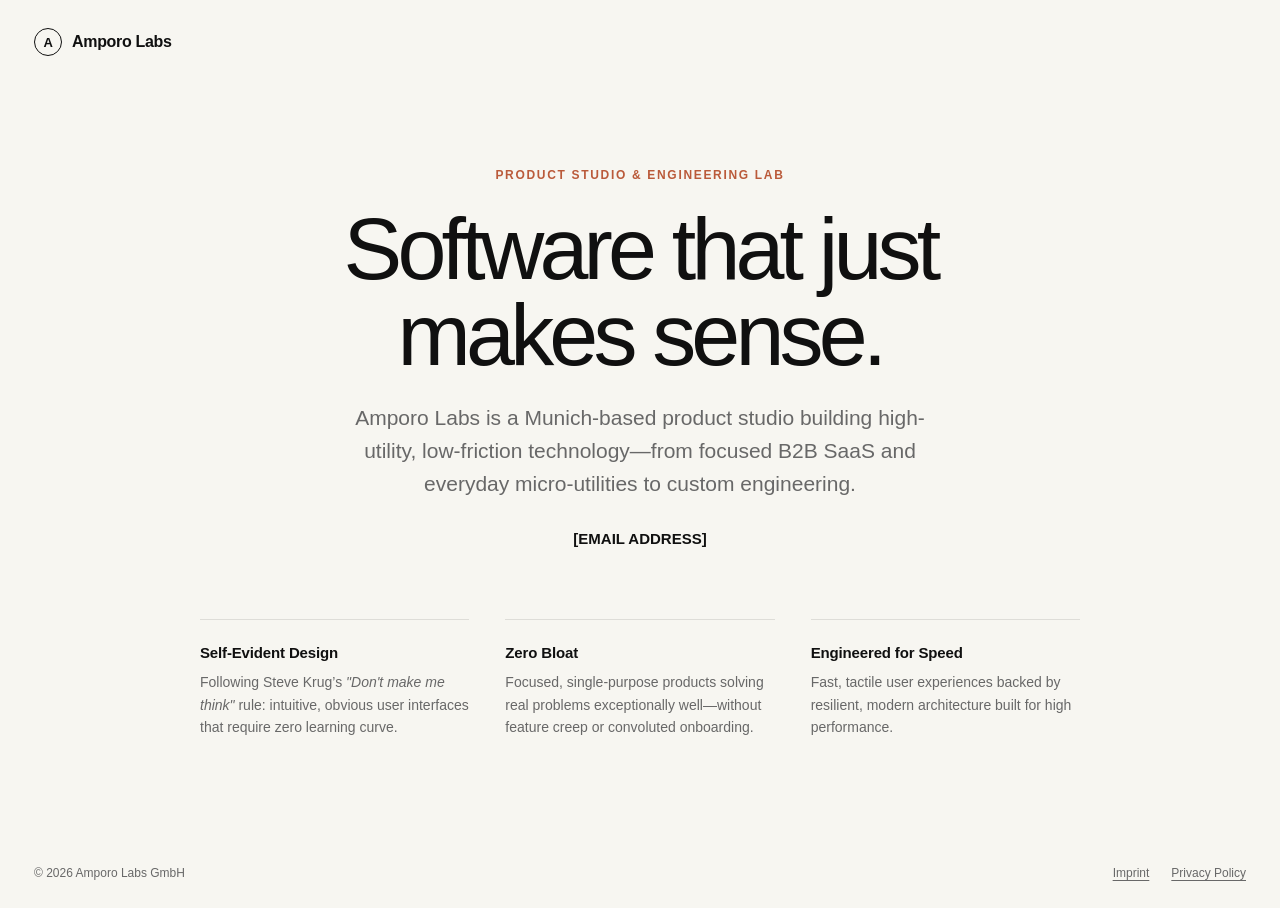
==== index.html @ fe69242f "Add core principles and studio positioning from company notes" ====
<!doctype html>
<html lang="en">
<head>
  <meta charset="utf-8">
  <meta name="viewport" content="width=device-width, initial-scale=1">
  <meta name="description" content="Amporo Labs GmbH is a Munich-based product studio and engineering lab building high-utility, low-friction technology.">
  <title>Amporo Labs GmbH — Product Studio & Engineering Lab</title>
  <link rel="stylesheet" href="styles.css">
</head>
<body>
  <header class="site-header">
    <a class="wordmark" href="index.html" aria-label="Amporo Labs home">
      <span class="mark" aria-hidden="true">A</span>
      <span>Amporo Labs</span>
    </a>
  </header>

  <main class="landing">
    <section class="hero" aria-labelledby="hero-title">
      <p class="eyebrow">Product Studio &amp; Engineering Lab</p>
      <h1 id="hero-title">Software that just makes sense.</h1>
      <p class="intro">Amporo Labs is a Munich-based product studio building high-utility, low-friction technology—from focused B2B SaaS and everyday micro-utilities to custom engineering.</p>
      <p class="contact-line">[EMAIL ADDRESS]</p>
    </section>

    <section class="principles" aria-label="Core Principles">
      <article class="principle-card">
        <h2>Self-Evident Design</h2>
        <p>Following Steve Krug’s <em>"Don't make me think"</em> rule: intuitive, obvious user interfaces that require zero learning curve.</p>
      </article>
      <article class="principle-card">
        <h2>Zero Bloat</h2>
        <p>Focused, single-purpose products solving real problems exceptionally well—without feature creep or convoluted onboarding.</p>
      </article>
      <article class="principle-card">
        <h2>Engineered for Speed</h2>
        <p>Fast, tactile user experiences backed by resilient, modern architecture built for high performance.</p>
      </article>
    </section>
  </main>

  <footer class="site-footer">
    <span>© <span id="year"></span> Amporo Labs GmbH</span>
    <nav aria-label="Legal">
      <a href="imprint.html">Imprint</a>
      <a href="privacy.html">Privacy Policy</a>
    </nav>
  </footer>
  <script>document.getElementById('year').textContent = new Date().getFullYear();</script>
</body>
</html>
---- styles.css ----
:root {
  color-scheme: light;
  --ink: #101010;
  --muted: #686868;
  --line: #deddd8;
  --paper: #f7f6f1;
  --accent: #ba5a3a;
}

* { box-sizing: border-box; }

html { background: var(--paper); }

body {
  min-height: 100vh;
  margin: 0;
  color: var(--ink);
  background: var(--paper);
  font-family: Inter, ui-sans-serif, -apple-system, BlinkMacSystemFont, "Segoe UI", sans-serif;
  -webkit-font-smoothing: antialiased;
}

a { color: inherit; text-decoration-thickness: 1px; text-underline-offset: 0.22em; }

.site-header,
.site-footer {
  width: 100%;
  padding: 28px 34px;
  display: flex;
  align-items: center;
  justify-content: space-between;
}

.wordmark {
  display: inline-flex;
  align-items: center;
  gap: 10px;
  font-size: 16px;
  font-weight: 650;
  letter-spacing: -0.02em;
  text-decoration: none;
}

.mark {
  width: 28px;
  height: 28px;
  display: grid;
  place-items: center;
  border: 1px solid var(--ink);
  border-radius: 50%;
  font-size: 13px;
  font-weight: 700;
}

.landing {
  min-height: calc(100vh - 164px);
  display: flex;
  flex-direction: column;
  align-items: center;
  justify-content: center;
  gap: 72px;
  padding: 72px 24px 100px;
}

.hero { width: min(820px, 100%); text-align: center; }

.eyebrow,
.legal-note {
  color: var(--accent);
  font-size: 12px;
  font-weight: 650;
  letter-spacing: 0.14em;
  text-transform: uppercase;
}

h1 {
  margin: 24px 0;
  font-size: clamp(46px, 7vw, 88px);
  font-weight: 520;
  line-height: 0.98;
  letter-spacing: -0.055em;
}

.intro {
  width: min(590px, 100%);
  margin: 0 auto 30px;
  color: var(--muted);
  font-size: clamp(17px, 2vw, 21px);
  line-height: 1.55;
}

.contact-line { margin: 0; font-size: 15px; font-weight: 650; }

.principles {
  width: min(880px, 100%);
  display: grid;
  grid-template-columns: repeat(3, 1fr);
  gap: 36px;
  text-align: left;
}

.principle-card {
  padding-top: 24px;
  border-top: 1px solid var(--line);
}

.principle-card h2 {
  margin: 0 0 10px;
  font-size: 15px;
  font-weight: 650;
  letter-spacing: -0.01em;
}

.principle-card p {
  margin: 0;
  color: var(--muted);
  font-size: 14px;
  line-height: 1.6;
}

.principle-card em {
  font-style: italic;
}

.site-footer {
  color: var(--muted);
  font-size: 12px;
}

.site-footer nav { display: flex; gap: 22px; }
.site-footer a:hover, .back:hover { color: var(--accent); }

.legal-page {
  width: min(720px, calc(100% - 48px));
  min-height: calc(100vh - 164px);
  margin: 0 auto;
  padding: 76px 0 120px;
}

.legal-page .back { color: var(--muted); font-size: 13px; }
.legal-page h1 { margin: 50px 0 16px; font-size: clamp(48px, 8vw, 76px); }
.legal-page .legal-note { margin-bottom: 64px; }
.legal-page section { padding: 28px 0; border-top: 1px solid var(--line); }
.legal-page h2 { margin: 0 0 12px; font-size: 16px; font-weight: 650; }
.legal-page p { margin: 0 0 12px; color: var(--muted); font-size: 15px; line-height: 1.7; }
.legal-page p:last-child { margin-bottom: 0; }

@media (max-width: 640px) {
  .site-header { padding: 22px 20px; }
  .landing { min-height: calc(100vh - 190px); padding: 56px 20px 80px; gap: 48px; }
  .principles { grid-template-columns: 1fr; gap: 24px; }
  h1 { font-size: clamp(43px, 14vw, 64px); }
  .site-footer { align-items: flex-start; gap: 22px; padding: 24px 20px; }
  .site-footer nav { flex-direction: column; gap: 10px; text-align: right; }
  .legal-page { width: calc(100% - 40px); padding: 58px 0 90px; }
}

@media (prefers-reduced-motion: no-preference) {
  .hero, .principles { animation: rise 650ms ease-out both; }
  .principles { animation-delay: 80ms; }
  @keyframes rise { from { opacity: 0; transform: translateY(10px); } }
}
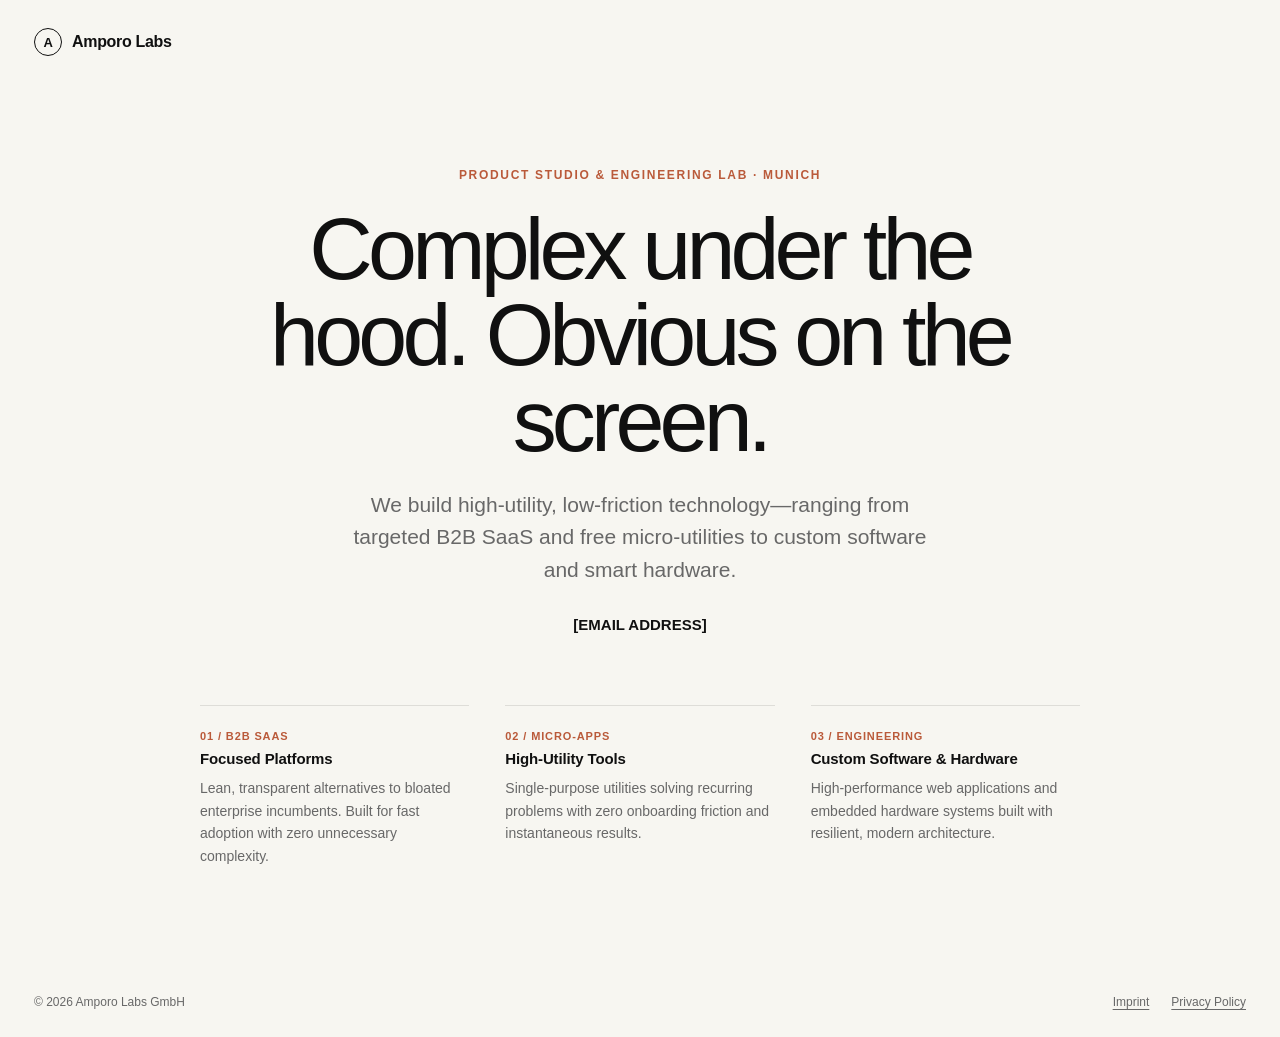
==== commit 3bd5d307: "Add core offerings and punchy tagline based on studio strategy" ====
--- a/index.html
+++ b/index.html
@@ -3,7 +3,7 @@
 <head>
   <meta charset="utf-8">
   <meta name="viewport" content="width=device-width, initial-scale=1">
-  <meta name="description" content="Amporo Labs GmbH is a Munich-based product studio and engineering lab building high-utility, low-friction technology.">
+  <meta name="description" content="Amporo Labs GmbH is a product studio and engineering lab building high-utility, low-friction technology.">
   <title>Amporo Labs GmbH — Product Studio & Engineering Lab</title>
   <link rel="stylesheet" href="styles.css">
 </head>
@@ -17,24 +17,27 @@
 
   <main class="landing">
     <section class="hero" aria-labelledby="hero-title">
-      <p class="eyebrow">Product Studio &amp; Engineering Lab</p>
-      <h1 id="hero-title">Software that just makes sense.</h1>
-      <p class="intro">Amporo Labs is a Munich-based product studio building high-utility, low-friction technology—from focused B2B SaaS and everyday micro-utilities to custom engineering.</p>
+      <p class="eyebrow">Product Studio &amp; Engineering Lab · Munich</p>
+      <h1 id="hero-title">Complex under the hood. Obvious on the screen.</h1>
+      <p class="intro">We build high-utility, low-friction technology—ranging from targeted B2B SaaS and free micro-utilities to custom software and smart hardware.</p>
       <p class="contact-line">[EMAIL ADDRESS]</p>
     </section>
 
-    <section class="principles" aria-label="Core Principles">
-      <article class="principle-card">
-        <h2>Self-Evident Design</h2>
-        <p>Following Steve Krug’s <em>"Don't make me think"</em> rule: intuitive, obvious user interfaces that require zero learning curve.</p>
+    <section class="offerings" aria-label="What We Build">
+      <article class="offering-card">
+        <span class="offering-label">01 / B2B SaaS</span>
+        <h2>Focused Platforms</h2>
+        <p>Lean, transparent alternatives to bloated enterprise incumbents. Built for fast adoption with zero unnecessary complexity.</p>
       </article>
-      <article class="principle-card">
-        <h2>Zero Bloat</h2>
-        <p>Focused, single-purpose products solving real problems exceptionally well—without feature creep or convoluted onboarding.</p>
+      <article class="offering-card">
+        <span class="offering-label">02 / Micro-Apps</span>
+        <h2>High-Utility Tools</h2>
+        <p>Single-purpose utilities solving recurring problems with zero onboarding friction and instantaneous results.</p>
       </article>
-      <article class="principle-card">
-        <h2>Engineered for Speed</h2>
-        <p>Fast, tactile user experiences backed by resilient, modern architecture built for high performance.</p>
+      <article class="offering-card">
+        <span class="offering-label">03 / Engineering</span>
+        <h2>Custom Software &amp; Hardware</h2>
+        <p>High-performance web applications and embedded hardware systems built with resilient, modern architecture.</p>
       </article>
     </section>
   </main>
--- a/styles.css
+++ b/styles.css
@@ -91,7 +91,7 @@
 
 .contact-line { margin: 0; font-size: 15px; font-weight: 650; }
 
-.principles {
+.offerings {
   width: min(880px, 100%);
   display: grid;
   grid-template-columns: repeat(3, 1fr);
@@ -99,27 +99,33 @@
   text-align: left;
 }
 
-.principle-card {
+.offering-card {
   padding-top: 24px;
   border-top: 1px solid var(--line);
 }
 
-.principle-card h2 {
+.offering-label {
+  display: block;
+  font-size: 11px;
+  font-weight: 650;
+  letter-spacing: 0.08em;
+  color: var(--accent);
+  text-transform: uppercase;
+  margin-bottom: 8px;
+}
+
+.offering-card h2 {
   margin: 0 0 10px;
   font-size: 15px;
   font-weight: 650;
   letter-spacing: -0.01em;
 }
 
-.principle-card p {
+.offering-card p {
   margin: 0;
   color: var(--muted);
   font-size: 14px;
   line-height: 1.6;
-}
-
-.principle-card em {
-  font-style: italic;
 }
 
 .site-footer {
@@ -148,7 +154,7 @@
 @media (max-width: 640px) {
   .site-header { padding: 22px 20px; }
   .landing { min-height: calc(100vh - 190px); padding: 56px 20px 80px; gap: 48px; }
-  .principles { grid-template-columns: 1fr; gap: 24px; }
+  .offerings { grid-template-columns: 1fr; gap: 24px; }
   h1 { font-size: clamp(43px, 14vw, 64px); }
   .site-footer { align-items: flex-start; gap: 22px; padding: 24px 20px; }
   .site-footer nav { flex-direction: column; gap: 10px; text-align: right; }
@@ -156,7 +162,7 @@
 }
 
 @media (prefers-reduced-motion: no-preference) {
-  .hero, .principles { animation: rise 650ms ease-out both; }
-  .principles { animation-delay: 80ms; }
+  .hero, .offerings { animation: rise 650ms ease-out both; }
+  .offerings { animation-delay: 80ms; }
   @keyframes rise { from { opacity: 0; transform: translateY(10px); } }
 }
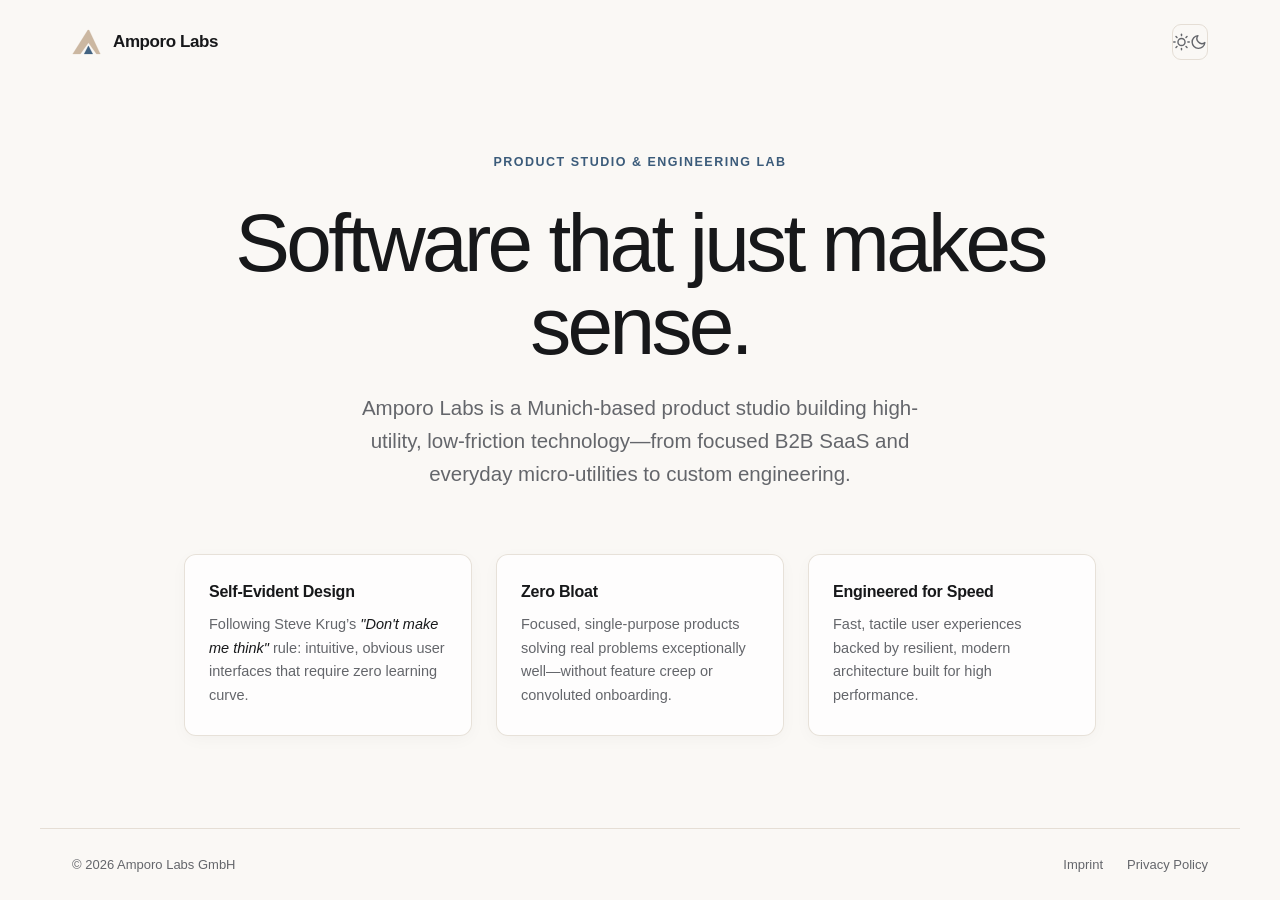
==== commit 1c3c23dd: "Polish website: brand identity, vector assets, dual-theme palette, and anti-scraping imprint images " ====
--- a/index.html
+++ b/index.html
@@ -3,41 +3,69 @@
 <head>
   <meta charset="utf-8">
   <meta name="viewport" content="width=device-width, initial-scale=1">
-  <meta name="description" content="Amporo Labs GmbH is a product studio and engineering lab building high-utility, low-friction technology.">
-  <title>Amporo Labs GmbH — Product Studio & Engineering Lab</title>
+  <meta name="description" content="Amporo Labs GmbH is a Munich-based product studio and engineering lab building high-utility, low-friction technology.">
+  <title>Amporo Labs GmbH — Product Studio &amp; Engineering Lab</title>
+  <link rel="icon" type="image/svg+xml" href="favicon.svg">
   <link rel="stylesheet" href="styles.css">
+  <script>
+    (function() {
+      try {
+        var saved = localStorage.getItem('amporo-theme');
+        if (saved) document.documentElement.setAttribute('data-theme', saved);
+      } catch(e) {}
+    })();
+  </script>
 </head>
 <body>
   <header class="site-header">
     <a class="wordmark" href="index.html" aria-label="Amporo Labs home">
-      <span class="mark" aria-hidden="true">A</span>
+      <svg class="wordmark-logo" xmlns="http://www.w3.org/2000/svg" viewBox="0 0 242 232" fill="none" width="28" height="27" aria-hidden="true">
+        <path d="M132 16 L142 16 L236 216 L204 216 L137 122 L70 216 L6 216 Z" fill="#CBB7A1" stroke="#CBB7A1" stroke-width="2" stroke-linejoin="round"/>
+        <polygon points="137,148 173,216 101,216" fill="#426382" stroke="#426382" stroke-width="2" stroke-linejoin="round"/>
+      </svg>
       <span>Amporo Labs</span>
     </a>
+    <div class="header-actions">
+      <button id="theme-toggle" class="theme-toggle-btn" aria-label="Toggle color theme" title="Toggle color theme">
+        <!-- Sun icon (shown in dark mode) -->
+        <svg class="icon-sun" viewBox="0 0 24 24" aria-hidden="true">
+          <circle cx="12" cy="12" r="5"></circle>
+          <line x1="12" y1="1" x2="12" y2="3"></line>
+          <line x1="12" y1="21" x2="12" y2="23"></line>
+          <line x1="4.22" y1="4.22" x2="5.64" y2="5.64"></line>
+          <line x1="18.36" y1="18.36" x2="19.78" y2="19.78"></line>
+          <line x1="1" y1="12" x2="3" y2="12"></line>
+          <line x1="21" y1="12" x2="23" y2="12"></line>
+          <line x1="4.22" y1="19.78" x2="5.64" y2="18.36"></line>
+          <line x1="18.36" y1="5.64" x2="19.78" y2="4.22"></line>
+        </svg>
+        <!-- Moon icon (shown in light mode) -->
+        <svg class="icon-moon" viewBox="0 0 24 24" aria-hidden="true">
+          <path d="M21 12.79A9 9 0 1 1 11.21 3 7 7 0 0 0 21 12.79z"></path>
+        </svg>
+      </button>
+    </div>
   </header>
 
   <main class="landing">
     <section class="hero" aria-labelledby="hero-title">
-      <p class="eyebrow">Product Studio &amp; Engineering Lab · Munich</p>
-      <h1 id="hero-title">Complex under the hood. Obvious on the screen.</h1>
-      <p class="intro">We build high-utility, low-friction technology—ranging from targeted B2B SaaS and free micro-utilities to custom software and smart hardware.</p>
-      <p class="contact-line">[EMAIL ADDRESS]</p>
+      <p class="eyebrow">Product Studio &amp; Engineering Lab</p>
+      <h1 id="hero-title">Software that just makes sense.</h1>
+      <p class="intro">Amporo Labs is a Munich-based product studio building high-utility, low-friction technology—from focused B2B SaaS and everyday micro-utilities to custom engineering.</p>
     </section>
 
-    <section class="offerings" aria-label="What We Build">
-      <article class="offering-card">
-        <span class="offering-label">01 / B2B SaaS</span>
-        <h2>Focused Platforms</h2>
-        <p>Lean, transparent alternatives to bloated enterprise incumbents. Built for fast adoption with zero unnecessary complexity.</p>
+    <section class="principles" aria-label="Core Principles">
+      <article class="principle-card">
+        <h2>Self-Evident Design</h2>
+        <p>Following Steve Krug’s <em>"Don't make me think"</em> rule: intuitive, obvious user interfaces that require zero learning curve.</p>
       </article>
-      <article class="offering-card">
-        <span class="offering-label">02 / Micro-Apps</span>
-        <h2>High-Utility Tools</h2>
-        <p>Single-purpose utilities solving recurring problems with zero onboarding friction and instantaneous results.</p>
+      <article class="principle-card">
+        <h2>Zero Bloat</h2>
+        <p>Focused, single-purpose products solving real problems exceptionally well—without feature creep or convoluted onboarding.</p>
       </article>
-      <article class="offering-card">
-        <span class="offering-label">03 / Engineering</span>
-        <h2>Custom Software &amp; Hardware</h2>
-        <p>High-performance web applications and embedded hardware systems built with resilient, modern architecture.</p>
+      <article class="principle-card">
+        <h2>Engineered for Speed</h2>
+        <p>Fast, tactile user experiences backed by resilient, modern architecture built for high performance.</p>
       </article>
     </section>
   </main>
@@ -49,6 +77,7 @@
       <a href="privacy.html">Privacy Policy</a>
     </nav>
   </footer>
-  <script>document.getElementById('year').textContent = new Date().getFullYear();</script>
+
+  <script src="site.js"></script>
 </body>
 </html>
--- a/styles.css
+++ b/styles.css
@@ -1,31 +1,131 @@
 :root {
   color-scheme: light;
-  --ink: #101010;
-  --muted: #686868;
-  --line: #deddd8;
-  --paper: #f7f6f1;
-  --accent: #ba5a3a;
-}
-
-* { box-sizing: border-box; }
-
-html { background: var(--paper); }
+  --bg: #FAF8F5;
+  --surface: #FFFFFF;
+  --ink: #17181A;
+  --muted: #64666B;
+  --line: #E5DED5;
+  --accent: #3B5B7A;
+  --accent-hover: #2B455E;
+  --accent-subtle: rgba(59, 91, 122, 0.08);
+  --sand: #CBB7A1;
+  --card-bg: rgba(255, 255, 255, 0.75);
+  --card-border: rgba(229, 222, 213, 0.9);
+  --card-hover-border: rgba(59, 91, 122, 0.38);
+  --card-hover-bg: #FFFFFF;
+  --shadow-sm: 0 1px 2px rgba(23, 24, 26, 0.04);
+  --shadow-card: 0 4px 18px -2px rgba(28, 25, 23, 0.04);
+  --shadow-card-hover: 0 10px 26px -4px rgba(28, 25, 23, 0.08);
+  --theme-transition: background-color 0.22s ease, color 0.22s ease, border-color 0.22s ease, box-shadow 0.22s ease;
+}
+
+@media (prefers-color-scheme: dark) {
+  :root:not([data-theme="light"]) {
+    color-scheme: dark;
+    --bg: #111214;
+    --surface: #191A1E;
+    --ink: #EDECE8;
+    --muted: #90939A;
+    --line: #262930;
+    --accent: #6B94BA;
+    --accent-hover: #8EB3D6;
+    --accent-subtle: rgba(107, 148, 186, 0.12);
+    --sand: #CBB7A1;
+    --card-bg: rgba(25, 26, 30, 0.7);
+    --card-border: rgba(38, 41, 48, 0.85);
+    --card-hover-border: rgba(107, 148, 186, 0.4);
+    --card-hover-bg: #191A1E;
+    --shadow-sm: 0 1px 2px rgba(0, 0, 0, 0.3);
+    --shadow-card: 0 4px 18px -2px rgba(0, 0, 0, 0.3);
+    --shadow-card-hover: 0 10px 26px -4px rgba(0, 0, 0, 0.45);
+  }
+}
+
+:root[data-theme="dark"] {
+  color-scheme: dark;
+  --bg: #111214;
+  --surface: #191A1E;
+  --ink: #EDECE8;
+  --muted: #90939A;
+  --line: #262930;
+  --accent: #6B94BA;
+  --accent-hover: #8EB3D6;
+  --accent-subtle: rgba(107, 148, 186, 0.12);
+  --sand: #CBB7A1;
+  --card-bg: rgba(25, 26, 30, 0.7);
+  --card-border: rgba(38, 41, 48, 0.85);
+  --card-hover-border: rgba(107, 148, 186, 0.4);
+  --card-hover-bg: #191A1E;
+  --shadow-sm: 0 1px 2px rgba(0, 0, 0, 0.3);
+  --shadow-card: 0 4px 18px -2px rgba(0, 0, 0, 0.3);
+  --shadow-card-hover: 0 10px 26px -4px rgba(0, 0, 0, 0.45);
+}
+
+:root[data-theme="light"] {
+  color-scheme: light;
+  --bg: #FAF8F5;
+  --surface: #FFFFFF;
+  --ink: #17181A;
+  --muted: #64666B;
+  --line: #E5DED5;
+  --accent: #3B5B7A;
+  --accent-hover: #2B455E;
+  --accent-subtle: rgba(59, 91, 122, 0.08);
+  --sand: #CBB7A1;
+  --card-bg: rgba(255, 255, 255, 0.75);
+  --card-border: rgba(229, 222, 213, 0.9);
+  --card-hover-border: rgba(59, 91, 122, 0.38);
+  --card-hover-bg: #FFFFFF;
+  --shadow-sm: 0 1px 2px rgba(23, 24, 26, 0.04);
+  --shadow-card: 0 4px 18px -2px rgba(28, 25, 23, 0.04);
+  --shadow-card-hover: 0 10px 26px -4px rgba(28, 25, 23, 0.08);
+}
+
+* {
+  box-sizing: border-box;
+}
+
+html {
+  background-color: var(--bg);
+  transition: var(--theme-transition);
+}
 
 body {
   min-height: 100vh;
   margin: 0;
   color: var(--ink);
-  background: var(--paper);
-  font-family: Inter, ui-sans-serif, -apple-system, BlinkMacSystemFont, "Segoe UI", sans-serif;
+  background-color: var(--bg);
+  font-family: Inter, ui-sans-serif, -apple-system, BlinkMacSystemFont, "Segoe UI", Roboto, "Helvetica Neue", Arial, sans-serif;
   -webkit-font-smoothing: antialiased;
-}
-
-a { color: inherit; text-decoration-thickness: 1px; text-underline-offset: 0.22em; }
-
-.site-header,
-.site-footer {
+  -moz-osx-font-smoothing: grayscale;
+  transition: var(--theme-transition);
+  display: flex;
+  flex-direction: column;
+}
+
+::selection {
+  background-color: var(--accent-subtle);
+  color: var(--ink);
+}
+
+a {
+  color: inherit;
+  text-decoration: underline;
+  text-decoration-thickness: 1px;
+  text-underline-offset: 0.22em;
+  transition: color 0.18s ease;
+}
+
+a:hover {
+  color: var(--accent);
+}
+
+/* Site Header */
+.site-header {
   width: 100%;
-  padding: 28px 34px;
+  max-width: 1200px;
+  margin: 0 auto;
+  padding: 24px 32px;
   display: flex;
   align-items: center;
   justify-content: space-between;
@@ -34,135 +134,378 @@
 .wordmark {
   display: inline-flex;
   align-items: center;
-  gap: 10px;
-  font-size: 16px;
+  gap: 12px;
+  font-size: 17px;
   font-weight: 650;
-  letter-spacing: -0.02em;
+  letter-spacing: -0.025em;
   text-decoration: none;
-}
-
-.mark {
-  width: 28px;
+  color: var(--ink);
+  transition: opacity 0.18s ease;
+}
+
+.wordmark:hover {
+  color: var(--ink);
+  opacity: 0.85;
+}
+
+.wordmark-logo {
+  display: block;
   height: 28px;
-  display: grid;
-  place-items: center;
-  border: 1px solid var(--ink);
-  border-radius: 50%;
-  font-size: 13px;
-  font-weight: 700;
-}
-
+  width: auto;
+}
+
+/* Header Actions */
+.header-actions {
+  display: flex;
+  align-items: center;
+  gap: 12px;
+}
+
+/* Theme Toggle Button */
+.theme-toggle-btn {
+  background: transparent;
+  border: 1px solid var(--line);
+  color: var(--muted);
+  width: 36px;
+  height: 36px;
+  border-radius: 9px;
+  padding: 0;
+  cursor: pointer;
+  display: inline-flex;
+  align-items: center;
+  justify-content: center;
+  transition: background-color 0.18s ease, color 0.18s ease, border-color 0.18s ease, transform 0.18s ease;
+}
+
+.theme-toggle-btn:hover {
+  color: var(--ink);
+  border-color: var(--accent);
+  background-color: var(--card-bg);
+  transform: scale(1.04);
+}
+
+.theme-toggle-btn:focus-visible {
+  outline: 2px solid var(--accent);
+  outline-offset: 2px;
+}
+
+.theme-toggle-btn svg {
+  width: 18px;
+  height: 18px;
+  display: block;
+  fill: none;
+  stroke: currentColor;
+  stroke-width: 2;
+  stroke-linecap: round;
+  stroke-linejoin: round;
+}
+
+/* Theme Icon Visibility */
+.icon-moon { display: block; }
+.icon-sun { display: none; }
+
+@media (prefers-color-scheme: dark) {
+  :root:not([data-theme="light"]) .icon-moon { display: none; }
+  :root:not([data-theme="light"]) .icon-sun { display: block; }
+}
+
+:root[data-theme="dark"] .icon-moon { display: none; }
+:root[data-theme="dark"] .icon-sun { display: block; }
+
+:root[data-theme="light"] .icon-moon { display: block; }
+:root[data-theme="light"] .icon-sun { display: none; }
+
+/* Landing Layout */
 .landing {
-  min-height: calc(100vh - 164px);
+  flex: 1;
   display: flex;
   flex-direction: column;
   align-items: center;
   justify-content: center;
-  gap: 72px;
-  padding: 72px 24px 100px;
-}
-
-.hero { width: min(820px, 100%); text-align: center; }
+  gap: 64px;
+  padding: 60px 24px 84px;
+  width: 100%;
+  max-width: 960px;
+  margin: 0 auto;
+}
+
+.hero {
+  width: min(820px, 100%);
+  text-align: center;
+}
 
 .eyebrow,
 .legal-note {
   color: var(--accent);
-  font-size: 12px;
+  font-size: 12.5px;
   font-weight: 650;
-  letter-spacing: 0.14em;
+  letter-spacing: 0.12em;
   text-transform: uppercase;
+  margin: 0 0 16px;
+  display: inline-block;
 }
 
 h1 {
-  margin: 24px 0;
-  font-size: clamp(46px, 7vw, 88px);
+  margin: 16px 0 24px;
+  font-size: clamp(44px, 6.8vw, 82px);
   font-weight: 520;
-  line-height: 0.98;
-  letter-spacing: -0.055em;
+  line-height: 1.02;
+  letter-spacing: -0.045em;
+  color: var(--ink);
 }
 
 .intro {
-  width: min(590px, 100%);
-  margin: 0 auto 30px;
-  color: var(--muted);
-  font-size: clamp(17px, 2vw, 21px);
-  line-height: 1.55;
-}
-
-.contact-line { margin: 0; font-size: 15px; font-weight: 650; }
-
-.offerings {
-  width: min(880px, 100%);
+  width: min(600px, 100%);
+  margin: 0 auto;
+  color: var(--muted);
+  font-size: clamp(17px, 2vw, 20.5px);
+  line-height: 1.6;
+  font-weight: 400;
+}
+
+/* Principles Cards */
+.principles {
+  width: 100%;
   display: grid;
   grid-template-columns: repeat(3, 1fr);
-  gap: 36px;
+  gap: 24px;
   text-align: left;
 }
 
-.offering-card {
-  padding-top: 24px;
+.principle-card {
+  background: var(--card-bg);
+  border: 1px solid var(--card-border);
+  border-radius: 12px;
+  padding: 28px 24px;
+  box-shadow: var(--shadow-card);
+  transition: transform 0.22s cubic-bezier(0.16, 1, 0.3, 1), box-shadow 0.22s ease, border-color 0.22s ease, background-color 0.22s ease;
+  position: relative;
+}
+
+.principle-card:hover {
+  transform: translateY(-3px);
+  border-color: var(--card-hover-border);
+  background-color: var(--card-hover-bg);
+  box-shadow: var(--shadow-card-hover);
+}
+
+.principle-card h2 {
+  margin: 0 0 12px;
+  font-size: 16px;
+  font-weight: 650;
+  letter-spacing: -0.015em;
+  color: var(--ink);
+}
+
+.principle-card p {
+  margin: 0;
+  color: var(--muted);
+  font-size: 14.5px;
+  line-height: 1.62;
+}
+
+.principle-card em {
+  font-style: italic;
+  color: var(--ink);
+}
+
+/* Site Footer */
+.site-footer {
+  width: 100%;
+  max-width: 1200px;
+  margin: auto auto 0;
+  padding: 28px 32px;
+  display: flex;
+  align-items: center;
+  justify-content: space-between;
   border-top: 1px solid var(--line);
-}
-
-.offering-label {
-  display: block;
-  font-size: 11px;
-  font-weight: 650;
-  letter-spacing: 0.08em;
+  color: var(--muted);
+  font-size: 13px;
+  transition: var(--theme-transition);
+}
+
+.site-footer nav {
+  display: flex;
+  gap: 24px;
+}
+
+.site-footer a {
+  text-decoration: none;
+  color: var(--muted);
+  transition: color 0.18s ease;
+}
+
+.site-footer a:hover,
+.site-footer a[aria-current="page"] {
   color: var(--accent);
-  text-transform: uppercase;
-  margin-bottom: 8px;
-}
-
-.offering-card h2 {
-  margin: 0 0 10px;
-  font-size: 15px;
+}
+
+/* Legal Pages */
+.legal-page {
+  width: min(720px, calc(100% - 48px));
+  min-height: calc(100vh - 170px);
+  margin: 0 auto;
+  padding: 56px 0 100px;
+  flex: 1;
+}
+
+.legal-page .back {
+  display: inline-flex;
+  align-items: center;
+  gap: 6px;
+  color: var(--muted);
+  font-size: 13.5px;
+  text-decoration: none;
+  font-weight: 550;
+  margin-bottom: 24px;
+  transition: color 0.18s ease, transform 0.18s ease;
+}
+
+.legal-page .back:hover {
+  color: var(--accent);
+  transform: translateX(-3px);
+}
+
+.legal-page h1 {
+  margin: 16px 0 16px;
+  font-size: clamp(42px, 7vw, 70px);
+  letter-spacing: -0.04em;
+}
+
+.legal-page .legal-note {
+  margin-bottom: 48px;
+}
+
+.legal-page section {
+  padding: 28px 0;
+  border-top: 1px solid var(--line);
+  transition: border-color 0.22s ease;
+}
+
+.legal-page h2 {
+  margin: 0 0 12px;
+  font-size: 16px;
   font-weight: 650;
   letter-spacing: -0.01em;
-}
-
-.offering-card p {
-  margin: 0;
-  color: var(--muted);
-  font-size: 14px;
-  line-height: 1.6;
-}
-
-.site-footer {
-  color: var(--muted);
-  font-size: 12px;
-}
-
-.site-footer nav { display: flex; gap: 22px; }
-.site-footer a:hover, .back:hover { color: var(--accent); }
-
-.legal-page {
-  width: min(720px, calc(100% - 48px));
-  min-height: calc(100vh - 164px);
-  margin: 0 auto;
-  padding: 76px 0 120px;
-}
-
-.legal-page .back { color: var(--muted); font-size: 13px; }
-.legal-page h1 { margin: 50px 0 16px; font-size: clamp(48px, 8vw, 76px); }
-.legal-page .legal-note { margin-bottom: 64px; }
-.legal-page section { padding: 28px 0; border-top: 1px solid var(--line); }
-.legal-page h2 { margin: 0 0 12px; font-size: 16px; font-weight: 650; }
-.legal-page p { margin: 0 0 12px; color: var(--muted); font-size: 15px; line-height: 1.7; }
-.legal-page p:last-child { margin-bottom: 0; }
-
-@media (max-width: 640px) {
-  .site-header { padding: 22px 20px; }
-  .landing { min-height: calc(100vh - 190px); padding: 56px 20px 80px; gap: 48px; }
-  .offerings { grid-template-columns: 1fr; gap: 24px; }
-  h1 { font-size: clamp(43px, 14vw, 64px); }
-  .site-footer { align-items: flex-start; gap: 22px; padding: 24px 20px; }
-  .site-footer nav { flex-direction: column; gap: 10px; text-align: right; }
-  .legal-page { width: calc(100% - 40px); padding: 58px 0 90px; }
-}
-
+  color: var(--ink);
+}
+
+.legal-page p {
+  margin: 0 0 12px;
+  color: var(--muted);
+  font-size: 15px;
+  line-height: 1.7;
+}
+
+.legal-page p:last-child {
+  margin-bottom: 0;
+}
+
+/* Anti-Scrape Imprint Graphics */
+.anti-scrape-img {
+  user-select: none;
+  -webkit-user-select: none;
+  -webkit-user-drag: none;
+  pointer-events: none;
+}
+
+.anti-scrape-address {
+  display: block;
+  width: 127.5px;
+  height: 67px;
+  max-width: 100%;
+  margin-top: 4px;
+}
+
+.anti-scrape-email {
+  display: inline-block;
+  width: 174.5px;
+  height: 16px;
+  max-width: 100%;
+  vertical-align: -2.5px;
+  margin-left: 2px;
+}
+
+.contact-email-row {
+  display: flex;
+  align-items: baseline;
+  gap: 4px;
+}
+
+/* Anti-Scrape Light / Dark Switching */
+.anti-scrape-dark { display: none !important; }
+.anti-scrape-light { display: inline-block; }
+.anti-scrape-address.anti-scrape-light { display: block; }
+
+@media (prefers-color-scheme: dark) {
+  :root:not([data-theme="light"]) .anti-scrape-light { display: none !important; }
+  :root:not([data-theme="light"]) .anti-scrape-dark { display: inline-block; }
+  :root:not([data-theme="light"]) .anti-scrape-address.anti-scrape-dark { display: block; }
+}
+
+:root[data-theme="dark"] .anti-scrape-light { display: none !important; }
+:root[data-theme="dark"] .anti-scrape-dark { display: inline-block; }
+:root[data-theme="dark"] .anti-scrape-address.anti-scrape-dark { display: block; }
+
+:root[data-theme="light"] .anti-scrape-dark { display: none !important; }
+:root[data-theme="light"] .anti-scrape-light { display: inline-block; }
+:root[data-theme="light"] .anti-scrape-address.anti-scrape-light { display: block; }
+
+/* Responsive Adjustments */
+@media (max-width: 768px) {
+  .site-header {
+    padding: 20px 20px;
+  }
+
+  .landing {
+    padding: 44px 20px 64px;
+    gap: 48px;
+  }
+
+  .principles {
+    grid-template-columns: 1fr;
+    gap: 16px;
+  }
+
+  .principle-card {
+    padding: 24px 20px;
+  }
+
+  .site-footer {
+    padding: 24px 20px;
+    gap: 16px;
+    flex-direction: column;
+    align-items: flex-start;
+  }
+
+  .site-footer nav {
+    gap: 18px;
+  }
+
+  .legal-page {
+    width: calc(100% - 40px);
+    padding: 40px 0 72px;
+  }
+}
+
+/* Subtle Entrance Animation */
 @media (prefers-reduced-motion: no-preference) {
-  .hero, .offerings { animation: rise 650ms ease-out both; }
-  .offerings { animation-delay: 80ms; }
-  @keyframes rise { from { opacity: 0; transform: translateY(10px); } }
-}
+  .hero, .principles, .legal-page {
+    animation: fadeInRise 550ms cubic-bezier(0.16, 1, 0.3, 1) both;
+  }
+
+  .principles {
+    animation-delay: 90ms;
+  }
+
+  @keyframes fadeInRise {
+    from {
+      opacity: 0;
+      transform: translateY(12px);
+    }
+    to {
+      opacity: 1;
+      transform: translateY(0);
+    }
+  }
+}
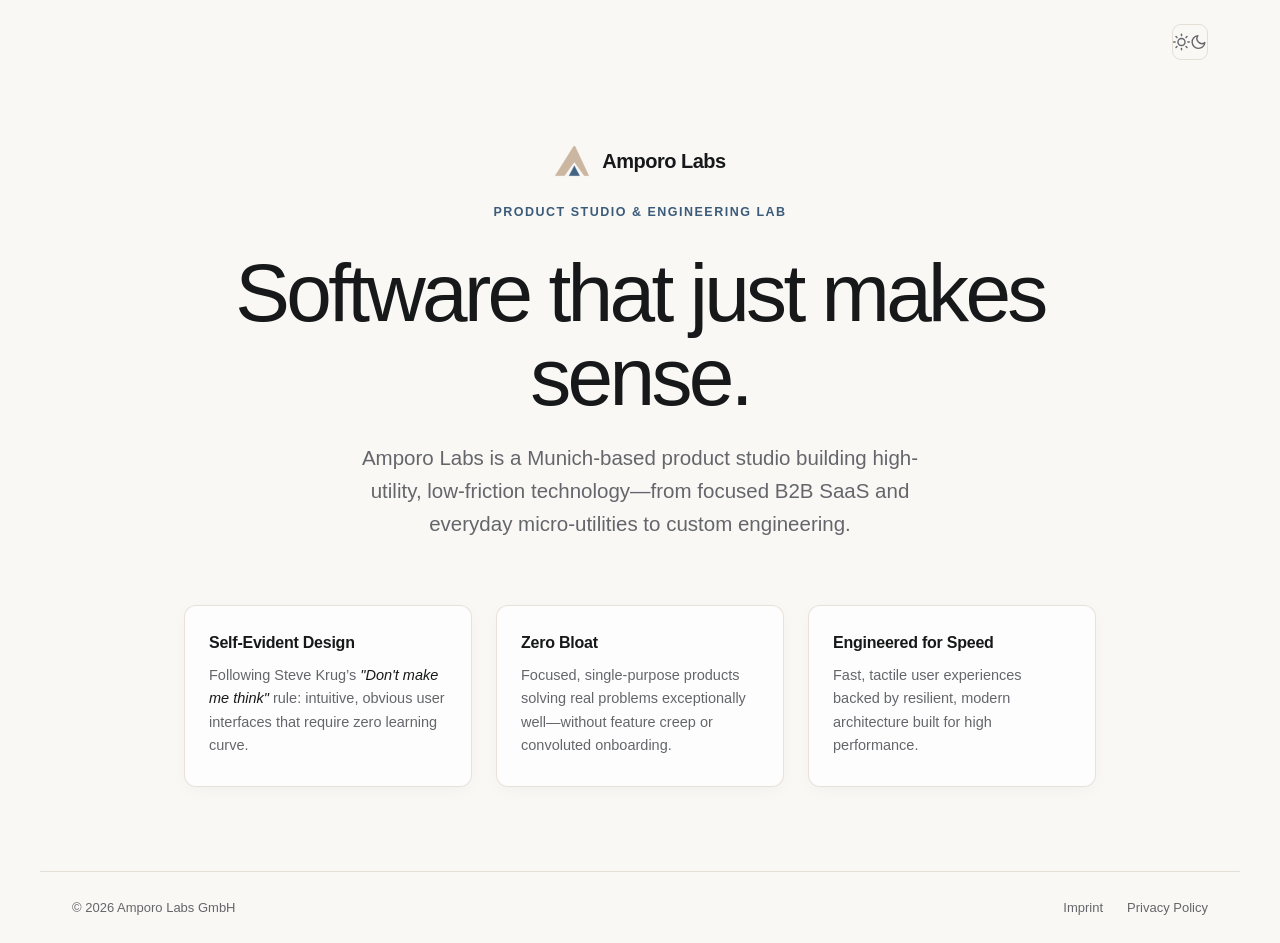
==== commit d2825b51: "Move logo to center position on landing page above eyebrow" ====
--- a/index.html
+++ b/index.html
@@ -17,14 +17,7 @@
   </script>
 </head>
 <body>
-  <header class="site-header">
-    <a class="wordmark" href="index.html" aria-label="Amporo Labs home">
-      <svg class="wordmark-logo" xmlns="http://www.w3.org/2000/svg" viewBox="0 0 242 232" fill="none" width="28" height="27" aria-hidden="true">
-        <path d="M132 16 L142 16 L236 216 L204 216 L137 122 L70 216 L6 216 Z" fill="#CBB7A1" stroke="#CBB7A1" stroke-width="2" stroke-linejoin="round"/>
-        <polygon points="137,148 173,216 101,216" fill="#426382" stroke="#426382" stroke-width="2" stroke-linejoin="round"/>
-      </svg>
-      <span>Amporo Labs</span>
-    </a>
+  <header class="site-header landing-header">
     <div class="header-actions">
       <button id="theme-toggle" class="theme-toggle-btn" aria-label="Toggle color theme" title="Toggle color theme">
         <!-- Sun icon (shown in dark mode) -->
@@ -49,6 +42,16 @@
 
   <main class="landing">
     <section class="hero" aria-labelledby="hero-title">
+      <div class="hero-logo-wrap">
+        <a class="hero-brand" href="index.html" aria-label="Amporo Labs home">
+          <svg class="hero-logo-mark" xmlns="http://www.w3.org/2000/svg" viewBox="0 0 242 232" fill="none" width="36" height="34" aria-hidden="true">
+            <path d="M132 16 L142 16 L236 216 L204 216 L137 122 L70 216 L6 216 Z" fill="#CBB7A1" stroke="#CBB7A1" stroke-width="2" stroke-linejoin="round"/>
+            <polygon points="137,148 173,216 101,216" fill="#426382" stroke="#426382" stroke-width="2" stroke-linejoin="round"/>
+          </svg>
+          <span class="hero-brand-name">Amporo Labs</span>
+        </a>
+      </div>
+
       <p class="eyebrow">Product Studio &amp; Engineering Lab</p>
       <h1 id="hero-title">Software that just makes sense.</h1>
       <p class="intro">Amporo Labs is a Munich-based product studio building high-utility, low-friction technology—from focused B2B SaaS and everyday micro-utilities to custom engineering.</p>
--- a/styles.css
+++ b/styles.css
@@ -131,6 +131,10 @@
   justify-content: space-between;
 }
 
+.landing-header {
+  justify-content: flex-end;
+}
+
 .wordmark {
   display: inline-flex;
   align-items: center;
@@ -234,6 +238,37 @@
   text-align: center;
 }
 
+.hero-logo-wrap {
+  margin-bottom: 24px;
+  display: flex;
+  justify-content: center;
+}
+
+.hero-brand {
+  display: inline-flex;
+  align-items: center;
+  gap: 12px;
+  text-decoration: none;
+  color: var(--ink);
+  transition: opacity 0.18s ease, transform 0.18s ease;
+}
+
+.hero-brand:hover {
+  opacity: 0.85;
+  transform: translateY(-1px);
+}
+
+.hero-logo-mark {
+  display: block;
+}
+
+.hero-brand-name {
+  font-size: 20px;
+  font-weight: 650;
+  letter-spacing: -0.025em;
+  color: var(--ink);
+}
+
 .eyebrow,
 .legal-note {
   color: var(--accent);
@@ -457,6 +492,14 @@
     padding: 20px 20px;
   }
 
+  .hero-logo-wrap {
+    margin-bottom: 20px;
+  }
+
+  .hero-brand-name {
+    font-size: 18px;
+  }
+
   .landing {
     padding: 44px 20px 64px;
     gap: 48px;
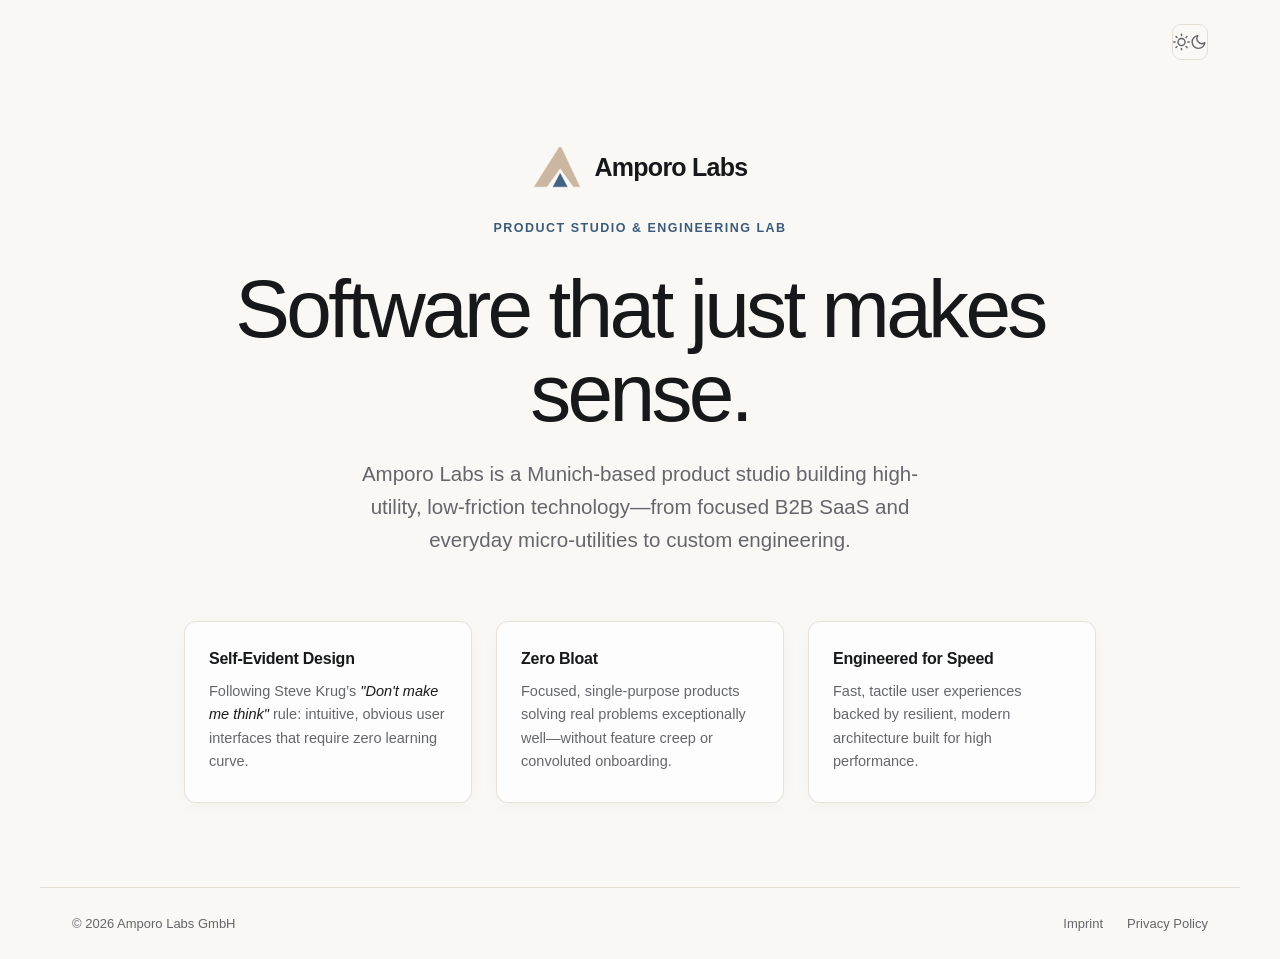
==== commit 37f193e7: "Increase centered logo size on landing page" ====
--- a/index.html
+++ b/index.html
@@ -44,7 +44,7 @@
     <section class="hero" aria-labelledby="hero-title">
       <div class="hero-logo-wrap">
         <a class="hero-brand" href="index.html" aria-label="Amporo Labs home">
-          <svg class="hero-logo-mark" xmlns="http://www.w3.org/2000/svg" viewBox="0 0 242 232" fill="none" width="36" height="34" aria-hidden="true">
+          <svg class="hero-logo-mark" xmlns="http://www.w3.org/2000/svg" viewBox="0 0 242 232" fill="none" width="48" height="46" aria-hidden="true">
             <path d="M132 16 L142 16 L236 216 L204 216 L137 122 L70 216 L6 216 Z" fill="#CBB7A1" stroke="#CBB7A1" stroke-width="2" stroke-linejoin="round"/>
             <polygon points="137,148 173,216 101,216" fill="#426382" stroke="#426382" stroke-width="2" stroke-linejoin="round"/>
           </svg>
--- a/styles.css
+++ b/styles.css
@@ -239,7 +239,7 @@
 }
 
 .hero-logo-wrap {
-  margin-bottom: 24px;
+  margin-bottom: 28px;
   display: flex;
   justify-content: center;
 }
@@ -247,7 +247,7 @@
 .hero-brand {
   display: inline-flex;
   align-items: center;
-  gap: 12px;
+  gap: 14px;
   text-decoration: none;
   color: var(--ink);
   transition: opacity 0.18s ease, transform 0.18s ease;
@@ -255,17 +255,19 @@
 
 .hero-brand:hover {
   opacity: 0.85;
-  transform: translateY(-1px);
+  transform: translateY(-2px);
 }
 
 .hero-logo-mark {
   display: block;
+  width: 48px;
+  height: 46px;
 }
 
 .hero-brand-name {
-  font-size: 20px;
+  font-size: 25px;
   font-weight: 650;
-  letter-spacing: -0.025em;
+  letter-spacing: -0.03em;
   color: var(--ink);
 }
 
@@ -493,11 +495,16 @@
   }
 
   .hero-logo-wrap {
-    margin-bottom: 20px;
+    margin-bottom: 22px;
+  }
+
+  .hero-logo-mark {
+    width: 38px;
+    height: 36px;
   }
 
   .hero-brand-name {
-    font-size: 18px;
+    font-size: 21px;
   }
 
   .landing {
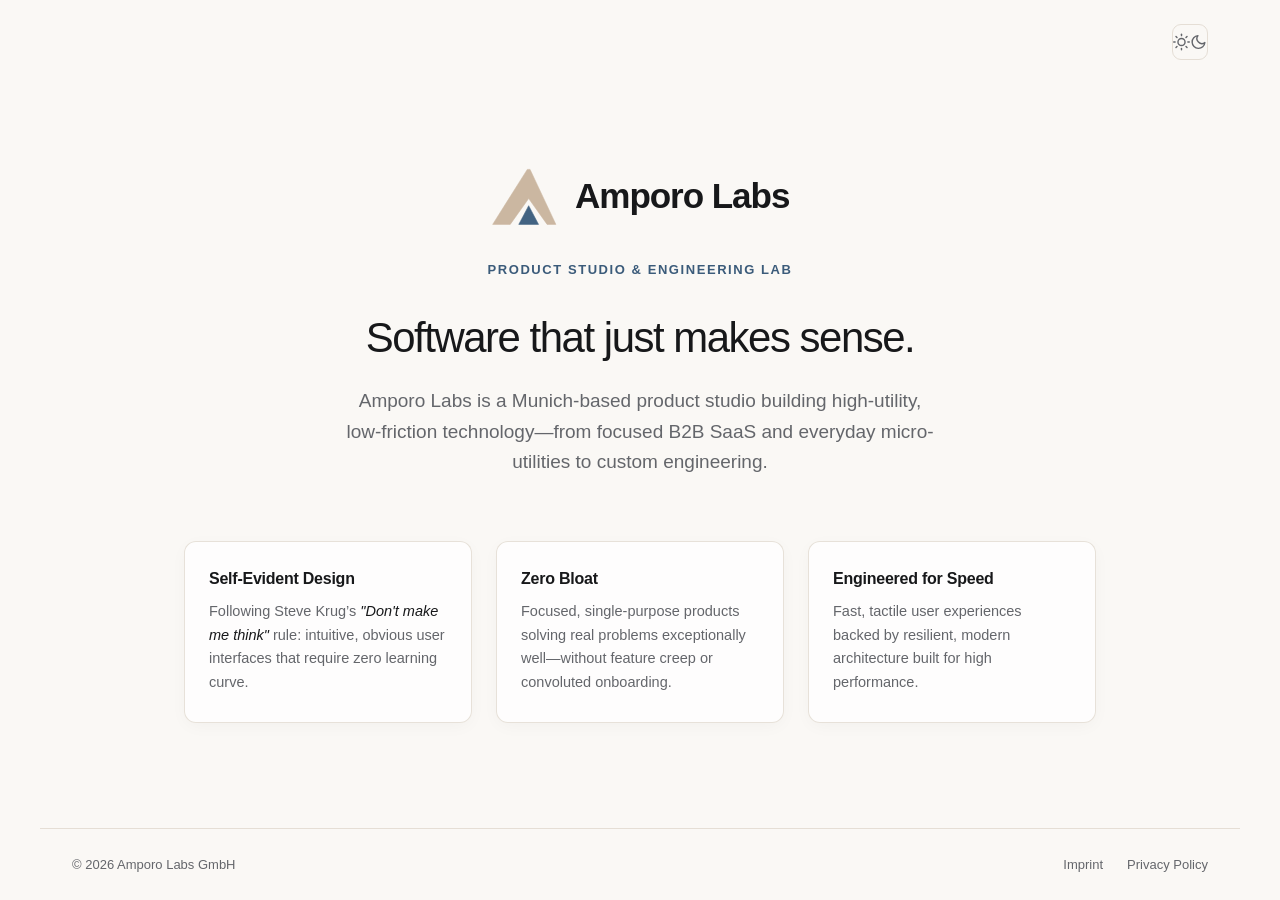
==== commit 8a750b3a: "Refine visual scaling and typography hierarchy - Increase logo presence on large screens with contin" ====
--- a/index.html
+++ b/index.html
@@ -44,7 +44,7 @@
     <section class="hero" aria-labelledby="hero-title">
       <div class="hero-logo-wrap">
         <a class="hero-brand" href="index.html" aria-label="Amporo Labs home">
-          <svg class="hero-logo-mark" xmlns="http://www.w3.org/2000/svg" viewBox="0 0 242 232" fill="none" width="48" height="46" aria-hidden="true">
+          <svg class="hero-logo-mark" xmlns="http://www.w3.org/2000/svg" viewBox="0 0 242 232" fill="none" aria-hidden="true">
             <path d="M132 16 L142 16 L236 216 L204 216 L137 122 L70 216 L6 216 Z" fill="#CBB7A1" stroke="#CBB7A1" stroke-width="2" stroke-linejoin="round"/>
             <polygon points="137,148 173,216 101,216" fill="#426382" stroke="#426382" stroke-width="2" stroke-linejoin="round"/>
           </svg>
--- a/styles.css
+++ b/styles.css
@@ -239,7 +239,7 @@
 }
 
 .hero-logo-wrap {
-  margin-bottom: 28px;
+  margin-bottom: clamp(20px, 2.5vw, 34px);
   display: flex;
   justify-content: center;
 }
@@ -247,7 +247,7 @@
 .hero-brand {
   display: inline-flex;
   align-items: center;
-  gap: 14px;
+  gap: clamp(12px, calc(9.5px + 0.65vw), 22px);
   text-decoration: none;
   color: var(--ink);
   transition: opacity 0.18s ease, transform 0.18s ease;
@@ -260,34 +260,37 @@
 
 .hero-logo-mark {
   display: block;
-  width: 48px;
-  height: 46px;
+  width: clamp(40px, calc(32px + 2.7vw), 84px);
+  height: auto;
+  aspect-ratio: 242 / 232;
+  flex-shrink: 0;
 }
 
 .hero-brand-name {
-  font-size: 25px;
+  font-size: clamp(21px, calc(16.5px + 1.45vw), 44px);
   font-weight: 650;
   letter-spacing: -0.03em;
+  line-height: 1.1;
   color: var(--ink);
 }
 
 .eyebrow,
 .legal-note {
   color: var(--accent);
-  font-size: 12.5px;
+  font-size: clamp(11.5px, calc(10.5px + 0.25vw), 13px);
   font-weight: 650;
   letter-spacing: 0.12em;
   text-transform: uppercase;
-  margin: 0 0 16px;
+  margin: 0 0 clamp(12px, 1.4vw, 18px);
   display: inline-block;
 }
 
 h1 {
-  margin: 16px 0 24px;
-  font-size: clamp(44px, 6.8vw, 82px);
-  font-weight: 520;
-  line-height: 1.02;
-  letter-spacing: -0.045em;
+  margin: clamp(12px, 1.6vw, 20px) 0 clamp(16px, 2vw, 24px);
+  font-size: clamp(28px, calc(24px + 1.4vw), 50px);
+  font-weight: 530;
+  line-height: 1.12;
+  letter-spacing: -0.035em;
   color: var(--ink);
 }
 
@@ -295,7 +298,7 @@
   width: min(600px, 100%);
   margin: 0 auto;
   color: var(--muted);
-  font-size: clamp(17px, 2vw, 20.5px);
+  font-size: clamp(16px, calc(15px + 0.35vw), 19px);
   line-height: 1.6;
   font-weight: 400;
 }
@@ -405,12 +408,12 @@
 
 .legal-page h1 {
   margin: 16px 0 16px;
-  font-size: clamp(42px, 7vw, 70px);
-  letter-spacing: -0.04em;
+  font-size: clamp(32px, calc(26px + 1.4vw), 48px);
+  letter-spacing: -0.035em;
 }
 
 .legal-page .legal-note {
-  margin-bottom: 48px;
+  margin-bottom: clamp(28px, 3.5vw, 44px);
 }
 
 .legal-page section {
@@ -492,19 +495,6 @@
 @media (max-width: 768px) {
   .site-header {
     padding: 20px 20px;
-  }
-
-  .hero-logo-wrap {
-    margin-bottom: 22px;
-  }
-
-  .hero-logo-mark {
-    width: 38px;
-    height: 36px;
-  }
-
-  .hero-brand-name {
-    font-size: 21px;
   }
 
   .landing {
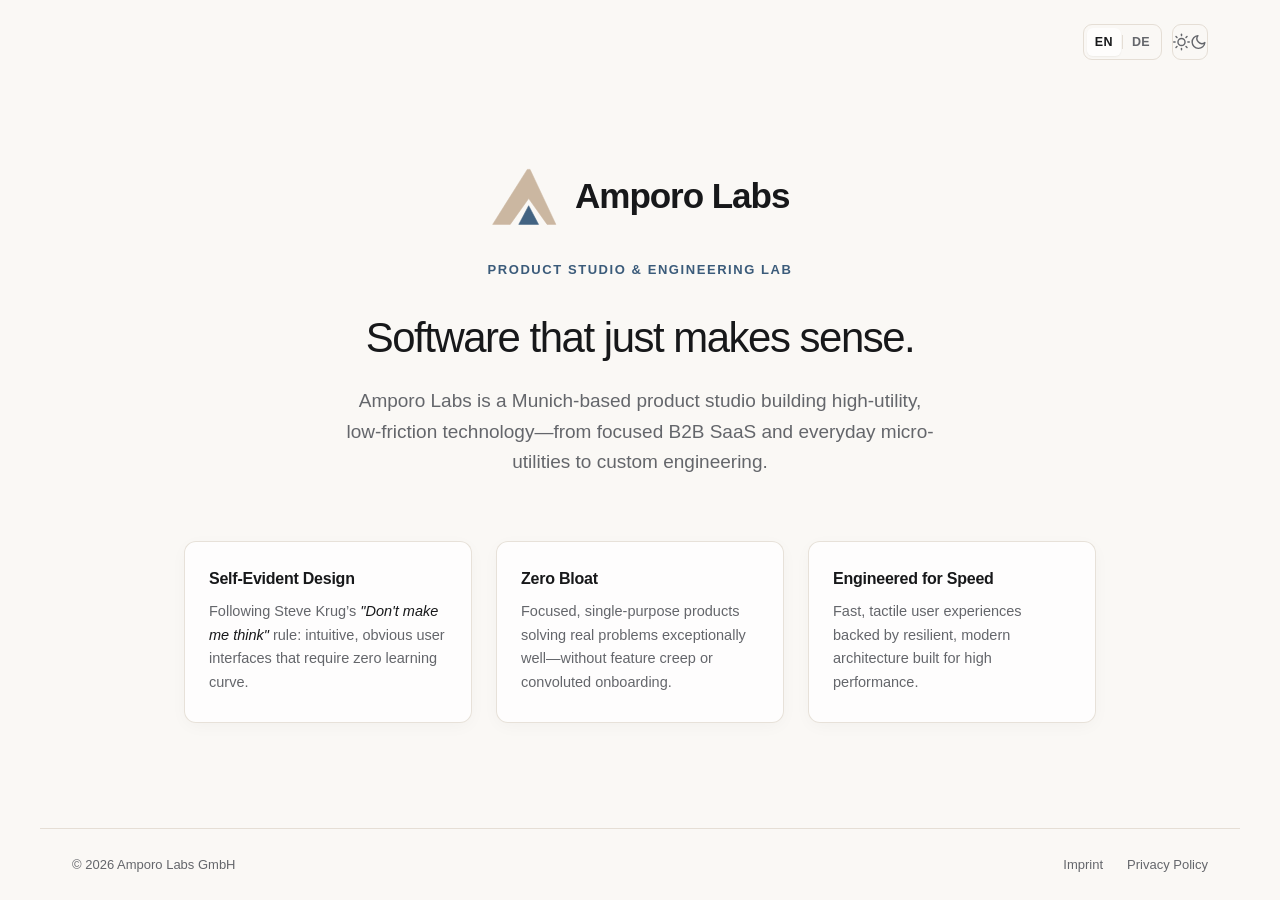
==== commit f4546860: "Implement EN/DE multi-language localization - Adds dedicated German pages for landing and impressum." ====
--- a/index.html
+++ b/index.html
@@ -5,13 +5,20 @@
   <meta name="viewport" content="width=device-width, initial-scale=1">
   <meta name="description" content="Amporo Labs GmbH is a Munich-based product studio and engineering lab building high-utility, low-friction technology.">
   <title>Amporo Labs GmbH — Product Studio &amp; Engineering Lab</title>
+  <link rel="alternate" hreflang="en" href="index.html">
+  <link rel="alternate" hreflang="de" href="de/">
+  <link rel="alternate" hreflang="x-default" href="index.html">
   <link rel="icon" type="image/svg+xml" href="favicon.svg">
   <link rel="stylesheet" href="styles.css">
   <script>
     (function() {
       try {
-        var saved = localStorage.getItem('amporo-theme');
-        if (saved) document.documentElement.setAttribute('data-theme', saved);
+        var savedTheme = localStorage.getItem('amporo-theme');
+        if (savedTheme) document.documentElement.setAttribute('data-theme', savedTheme);
+        var savedLang = localStorage.getItem('amporo-lang');
+        if (savedLang === 'de') {
+          window.location.replace('de/');
+        }
       } catch(e) {}
     })();
   </script>
@@ -19,6 +26,11 @@
 <body>
   <header class="site-header landing-header">
     <div class="header-actions">
+      <nav class="lang-switcher" aria-label="Language">
+        <span class="lang-opt is-active" aria-current="true">EN</span>
+        <span class="lang-divider" aria-hidden="true"></span>
+        <a class="lang-opt" href="de/" data-lang="de" aria-label="Auf Deutsch wechseln">DE</a>
+      </nav>
       <button id="theme-toggle" class="theme-toggle-btn" aria-label="Toggle color theme" title="Toggle color theme">
         <!-- Sun icon (shown in dark mode) -->
         <svg class="icon-sun" viewBox="0 0 24 24" aria-hidden="true">
@@ -81,6 +93,16 @@
     </nav>
   </footer>
 
+  <div id="lang-toast" class="lang-toast" role="status" aria-live="polite">
+    <a href="de/" class="lang-toast-link">🇩🇪 Auf Deutsch ansehen <span class="arrow">→</span></a>
+    <button id="lang-toast-close" class="lang-toast-close" aria-label="Schließen" title="Schließen">
+      <svg viewBox="0 0 24 24" aria-hidden="true">
+        <line x1="18" y1="6" x2="6" y2="18"></line>
+        <line x1="6" y1="6" x2="18" y2="18"></line>
+      </svg>
+    </button>
+  </div>
+
   <script src="site.js"></script>
 </body>
 </html>
--- a/styles.css
+++ b/styles.css
@@ -162,7 +162,55 @@
 .header-actions {
   display: flex;
   align-items: center;
-  gap: 12px;
+  gap: 10px;
+}
+
+/* Language Switcher Segmented Control */
+.lang-switcher {
+  display: inline-flex;
+  align-items: center;
+  height: 36px;
+  box-sizing: border-box;
+  background-color: transparent;
+  border: 1px solid var(--line);
+  border-radius: 9px;
+  padding: 3px;
+  font-size: 12.5px;
+  font-weight: 600;
+  letter-spacing: 0.03em;
+  line-height: 1;
+  user-select: none;
+}
+
+.lang-opt {
+  display: inline-flex;
+  align-items: center;
+  justify-content: center;
+  height: 100%;
+  padding: 0 8px;
+  border-radius: 6px;
+  text-decoration: none;
+  color: var(--muted);
+  transition: background-color 0.18s ease, color 0.18s ease, box-shadow 0.18s ease;
+}
+
+a.lang-opt:hover {
+  color: var(--ink);
+  background-color: var(--pill-bg);
+}
+
+.lang-opt.is-active {
+  color: var(--ink);
+  background-color: var(--card-bg);
+  box-shadow: 0 1px 2px rgba(27, 26, 23, 0.06);
+  cursor: default;
+}
+
+.lang-divider {
+  width: 1px;
+  height: 14px;
+  background-color: var(--line);
+  margin: 0 1px;
 }
 
 /* Theme Toggle Button */
@@ -450,7 +498,6 @@
 }
 
 .anti-scrape-address {
-  display: block;
   width: 127.5px;
   height: 67px;
   max-width: 100%;
@@ -458,41 +505,120 @@
 }
 
 .anti-scrape-email {
-  display: inline-block;
   width: 174.5px;
   height: 16px;
   max-width: 100%;
-  vertical-align: -2.5px;
-  margin-left: 2px;
-}
-
-.contact-email-row {
-  display: flex;
-  align-items: baseline;
-  gap: 4px;
+  margin-top: 4px;
 }
 
 /* Anti-Scrape Light / Dark Switching */
-.anti-scrape-dark { display: none !important; }
-.anti-scrape-light { display: inline-block; }
-.anti-scrape-address.anti-scrape-light { display: block; }
+.anti-scrape-dark { display: none; }
+.anti-scrape-light { display: block; }
 
 @media (prefers-color-scheme: dark) {
-  :root:not([data-theme="light"]) .anti-scrape-light { display: none !important; }
-  :root:not([data-theme="light"]) .anti-scrape-dark { display: inline-block; }
-  :root:not([data-theme="light"]) .anti-scrape-address.anti-scrape-dark { display: block; }
-}
-
-:root[data-theme="dark"] .anti-scrape-light { display: none !important; }
-:root[data-theme="dark"] .anti-scrape-dark { display: inline-block; }
-:root[data-theme="dark"] .anti-scrape-address.anti-scrape-dark { display: block; }
-
-:root[data-theme="light"] .anti-scrape-dark { display: none !important; }
-:root[data-theme="light"] .anti-scrape-light { display: inline-block; }
-:root[data-theme="light"] .anti-scrape-address.anti-scrape-light { display: block; }
+  :root:not([data-theme="light"]) .anti-scrape-light { display: none; }
+  :root:not([data-theme="light"]) .anti-scrape-dark { display: block; }
+}
+
+:root[data-theme="dark"] .anti-scrape-light { display: none; }
+:root[data-theme="dark"] .anti-scrape-dark { display: block; }
+
+:root[data-theme="light"] .anti-scrape-dark { display: none; }
+:root[data-theme="light"] .anti-scrape-light { display: block; }
+
+/* Language Suggestion Toast (for German locale visitors on English page) */
+.lang-toast {
+  position: fixed;
+  bottom: 24px;
+  right: 24px;
+  z-index: 1000;
+  display: flex;
+  align-items: center;
+  gap: 12px;
+  background-color: var(--card-bg);
+  color: var(--ink);
+  border: 1px solid var(--line);
+  box-shadow: 0 10px 30px -4px rgba(27, 26, 23, 0.12), 0 4px 10px -2px rgba(27, 26, 23, 0.05);
+  border-radius: 9999px;
+  padding: 8px 12px 8px 18px;
+  font-size: 13.5px;
+  font-weight: 500;
+  letter-spacing: -0.01em;
+  opacity: 0;
+  transform: translateY(10px) scale(0.97);
+  pointer-events: none;
+  transition: opacity 0.28s cubic-bezier(0.16, 1, 0.3, 1), transform 0.28s cubic-bezier(0.16, 1, 0.3, 1);
+}
+
+.lang-toast.is-visible {
+  opacity: 1;
+  transform: translateY(0) scale(1);
+  pointer-events: auto;
+}
+
+.lang-toast-link {
+  text-decoration: none;
+  color: var(--ink);
+  display: inline-flex;
+  align-items: center;
+  gap: 6px;
+  font-weight: 600;
+  transition: color 0.18s ease;
+}
+
+.lang-toast-link:hover {
+  color: var(--accent);
+}
+
+.lang-toast-link span.arrow {
+  display: inline-block;
+  transition: transform 0.18s ease;
+}
+
+.lang-toast-link:hover span.arrow {
+  transform: translateX(3px);
+}
+
+.lang-toast-close {
+  background: transparent;
+  border: none;
+  padding: 6px;
+  border-radius: 50%;
+  color: var(--muted);
+  cursor: pointer;
+  display: inline-flex;
+  align-items: center;
+  justify-content: center;
+  line-height: 1;
+  transition: background-color 0.18s ease, color 0.18s ease;
+}
+
+.lang-toast-close:hover {
+  color: var(--ink);
+  background-color: var(--pill-bg);
+}
+
+.lang-toast-close svg {
+  width: 14px;
+  height: 14px;
+  display: block;
+  stroke: currentColor;
+  stroke-width: 2.2;
+  stroke-linecap: round;
+  stroke-linejoin: round;
+  fill: none;
+}
 
 /* Responsive Adjustments */
 @media (max-width: 768px) {
+  .lang-toast {
+    left: 16px;
+    right: 16px;
+    bottom: 16px;
+    justify-content: space-between;
+    border-radius: 14px;
+    padding: 10px 14px 10px 16px;
+  }
   .site-header {
     padding: 20px 20px;
   }
